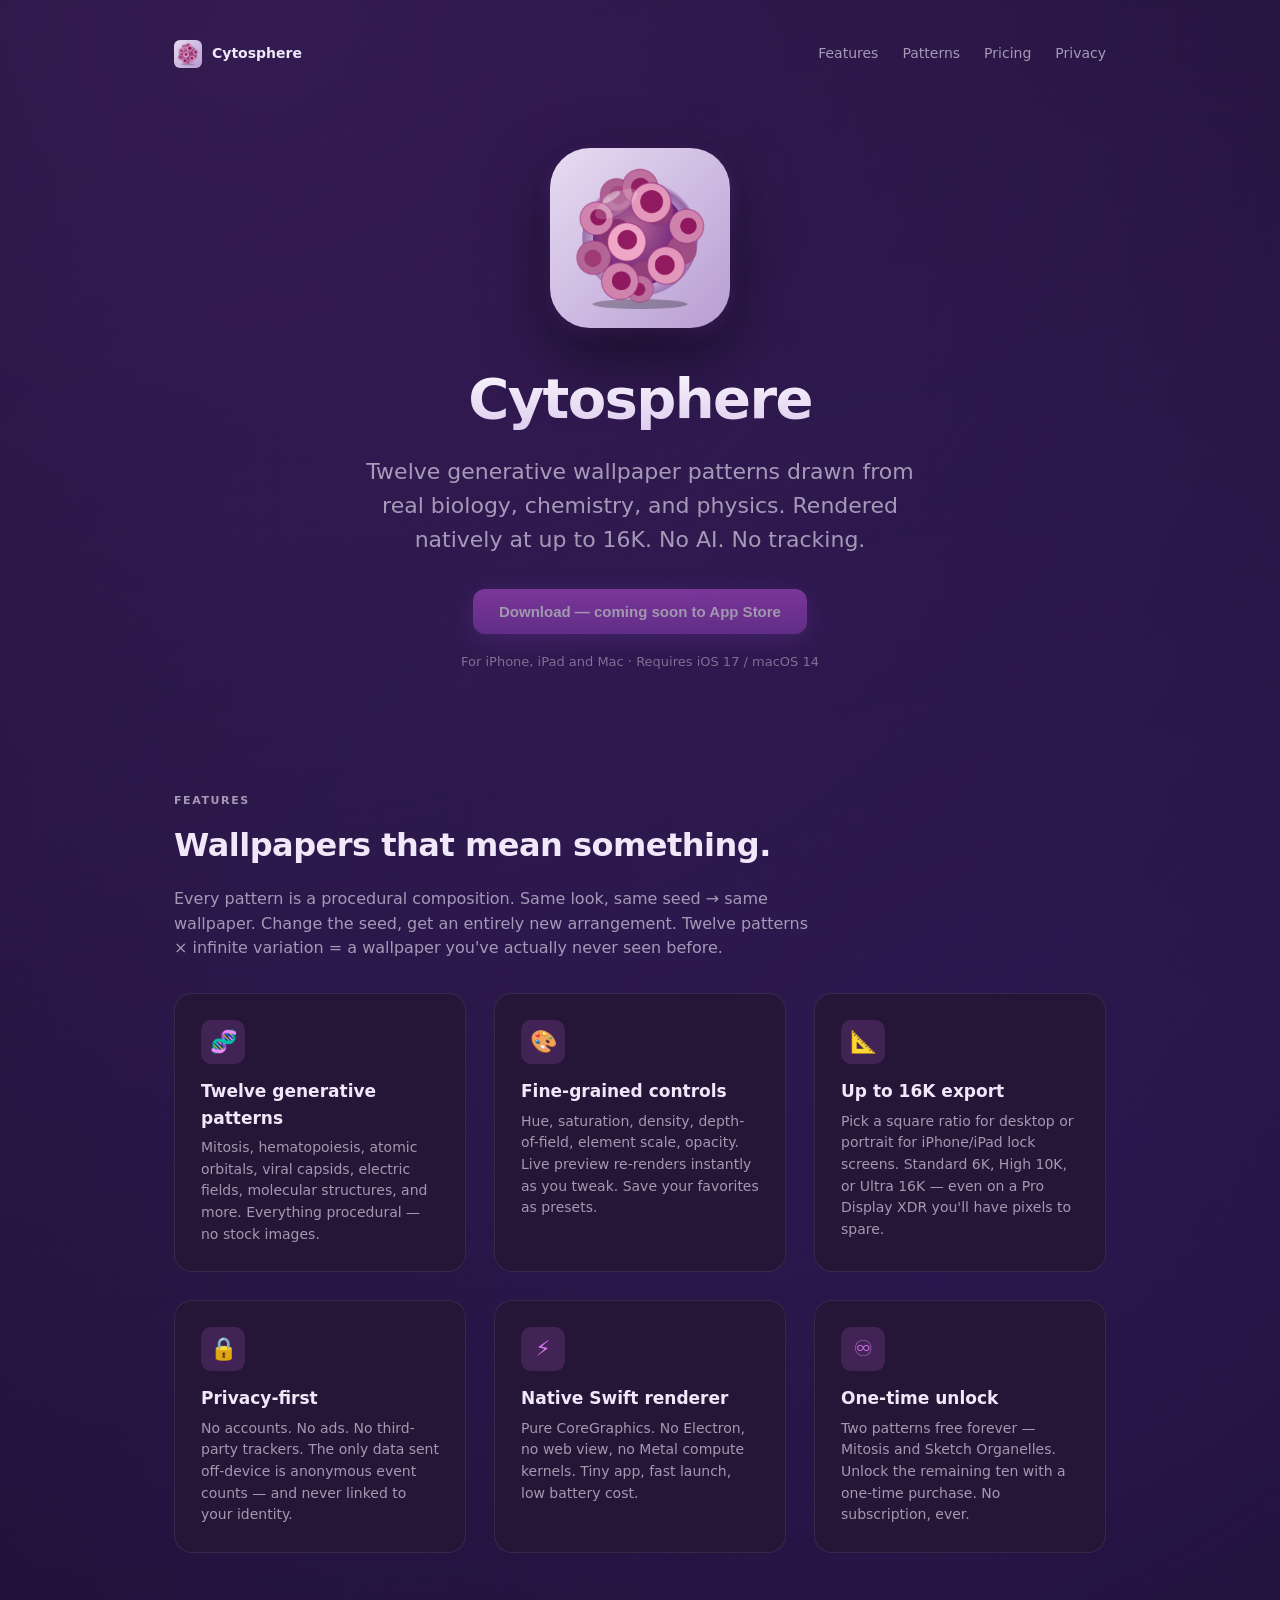
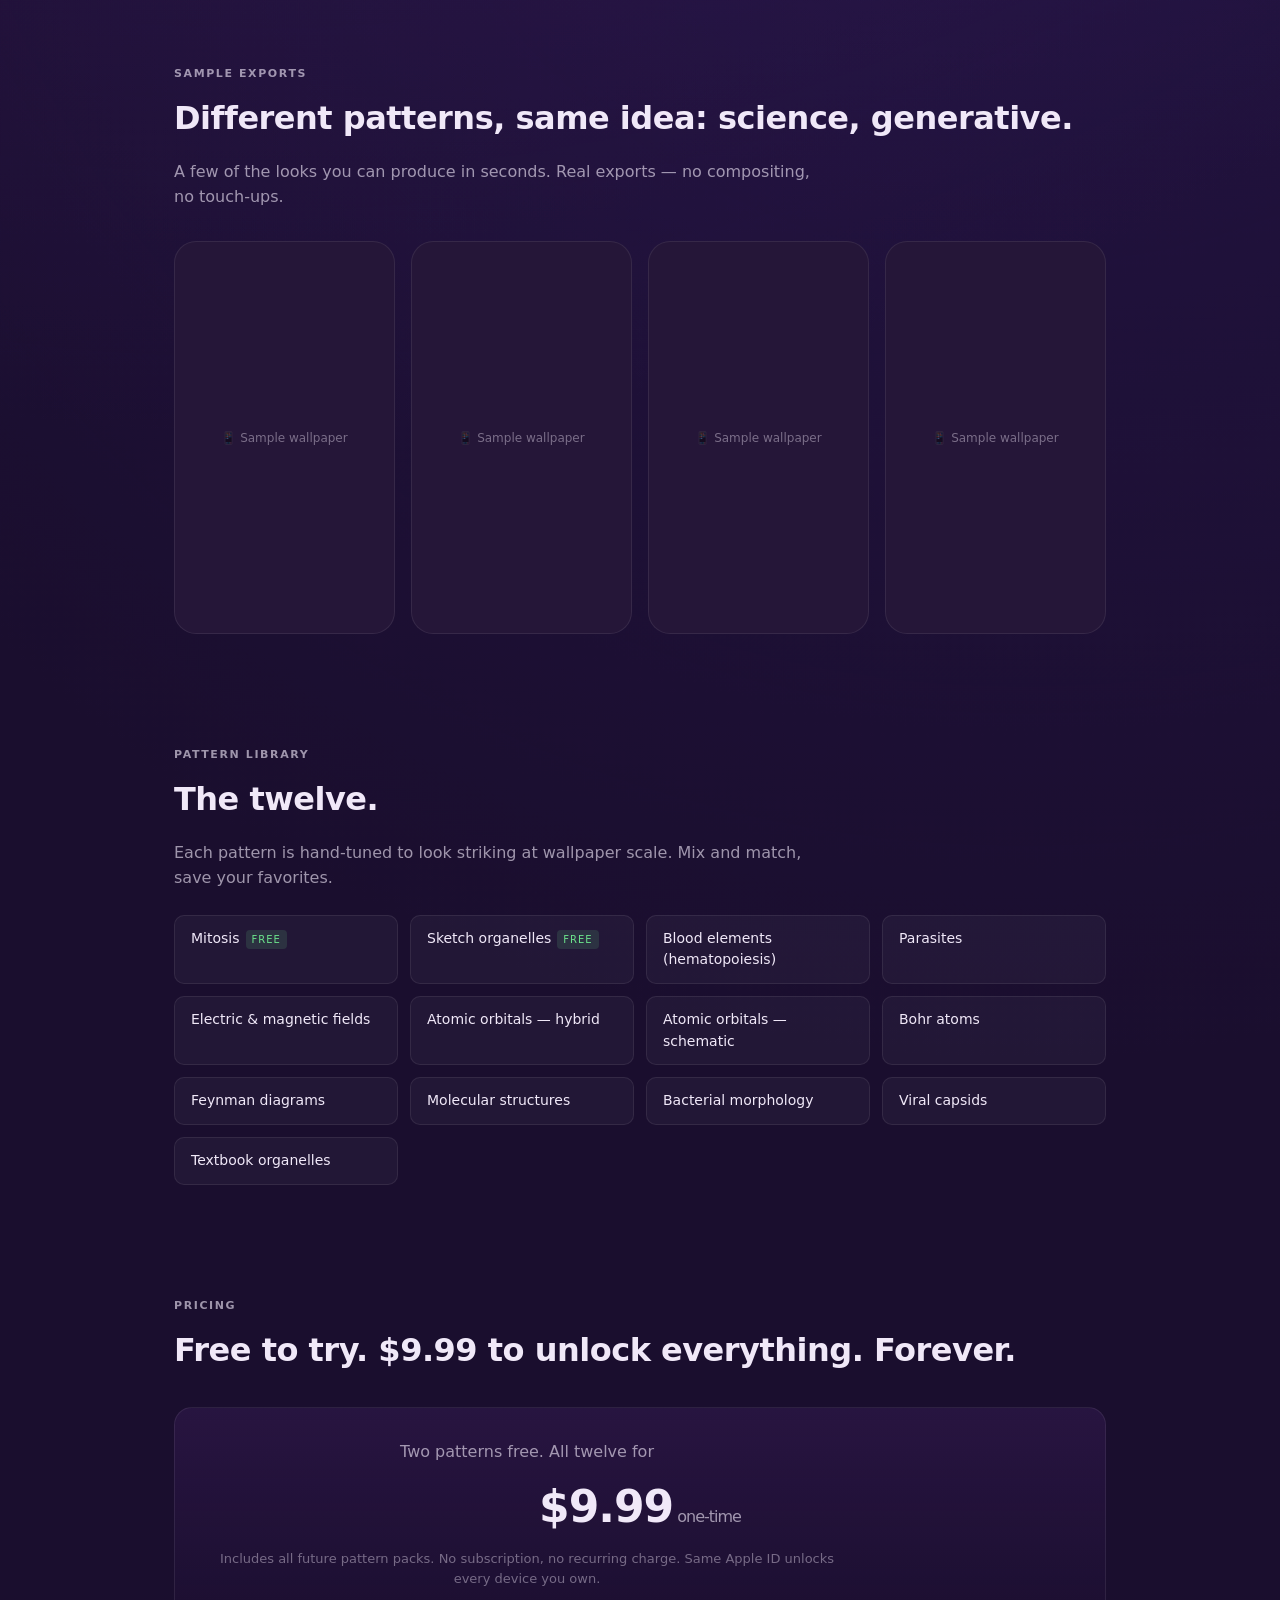
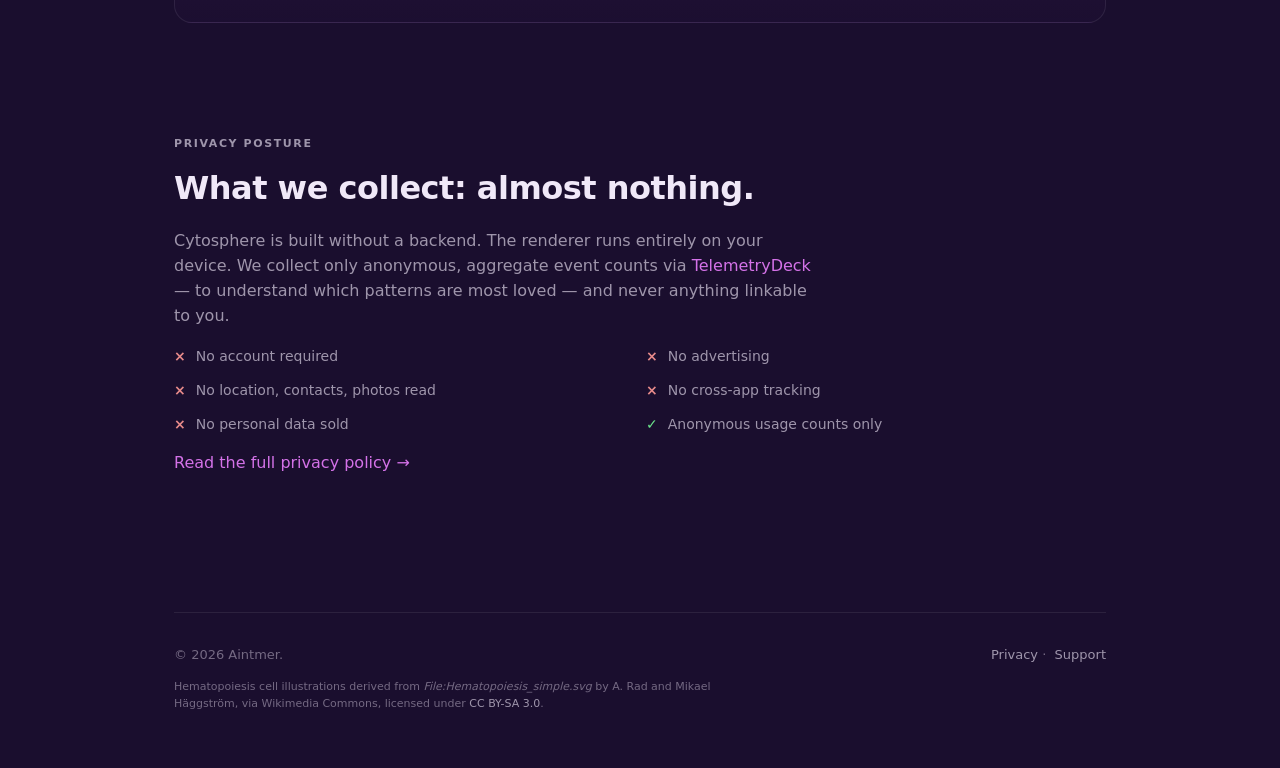
==== docs/index.html @ 8c1892de "Initial commit: Cytosphere v1.0 - 12 generative wallpaper patterns - Native SwiftUI app for iOS and " ====
<!DOCTYPE html>
<html lang="en">
<head>
    <meta charset="UTF-8">
    <meta name="viewport" content="width=device-width, initial-scale=1.0">
    <title>Cytosphere — Generative wallpapers from real science</title>
    <meta name="description" content="Twelve generative wallpaper patterns drawn from biology, chemistry, and physics. Rendered natively at up to 16K. No AI, no tracking.">
    <meta property="og:title" content="Cytosphere">
    <meta property="og:description" content="Generative wallpapers from real science.">
    <meta property="og:image" content="assets/icon.png">
    <meta name="theme-color" content="#1a0e2e">
    <link rel="icon" type="image/png" href="assets/icon.png">
    <link rel="apple-touch-icon" href="assets/icon.png">
    <link rel="stylesheet" href="style.css">
</head>
<body>

<div class="container">

    <!-- Top nav -->
    <nav class="nav">
        <div class="nav-brand">
            <img src="assets/icon.png" alt="Cytosphere icon">
            <span>Cytosphere</span>
        </div>
        <div class="nav-links">
            <a href="#features">Features</a>
            <a href="#patterns">Patterns</a>
            <a href="#pricing">Pricing</a>
            <a href="privacy.html">Privacy</a>
        </div>
    </nav>

    <!-- Hero -->
    <section class="hero">
        <img src="assets/icon.png" class="hero-icon" alt="Cytosphere">
        <h1>Cytosphere</h1>
        <p class="hero-tagline">
            Twelve generative wallpaper patterns drawn from real biology, chemistry, and physics. Rendered natively at up to 16K. No AI. No tracking.
        </p>
        <div class="hero-ctas">
            <button class="btn btn-primary" disabled>Download — coming soon to App Store</button>
        </div>
        <div class="hero-meta">For iPhone, iPad and Mac · Requires iOS 17 / macOS 14</div>
    </section>

    <!-- Features -->
    <section class="section" id="features">
        <p class="section-label">Features</p>
        <h2>Wallpapers that mean something.</h2>
        <p>Every pattern is a procedural composition. Same look, same seed → same wallpaper. Change the seed, get an entirely new arrangement. Twelve patterns × infinite variation = a wallpaper you've actually never seen before.</p>

        <div class="features">
            <div class="feature">
                <div class="feature-icon">🧬</div>
                <h3>Twelve generative patterns</h3>
                <p>Mitosis, hematopoiesis, atomic orbitals, viral capsids, electric fields, molecular structures, and more. Everything procedural — no stock images.</p>
            </div>
            <div class="feature">
                <div class="feature-icon">🎨</div>
                <h3>Fine-grained controls</h3>
                <p>Hue, saturation, density, depth-of-field, element scale, opacity. Live preview re-renders instantly as you tweak. Save your favorites as presets.</p>
            </div>
            <div class="feature">
                <div class="feature-icon">📐</div>
                <h3>Up to 16K export</h3>
                <p>Pick a square ratio for desktop or portrait for iPhone/iPad lock screens. Standard 6K, High 10K, or Ultra 16K — even on a Pro Display XDR you'll have pixels to spare.</p>
            </div>
            <div class="feature">
                <div class="feature-icon">🔒</div>
                <h3>Privacy-first</h3>
                <p>No accounts. No ads. No third-party trackers. The only data sent off-device is anonymous event counts — and never linked to your identity.</p>
            </div>
            <div class="feature">
                <div class="feature-icon">⚡️</div>
                <h3>Native Swift renderer</h3>
                <p>Pure CoreGraphics. No Electron, no web view, no Metal compute kernels. Tiny app, fast launch, low battery cost.</p>
            </div>
            <div class="feature">
                <div class="feature-icon">♾️</div>
                <h3>One-time unlock</h3>
                <p>Two patterns free forever — Mitosis and Sketch Organelles. Unlock the remaining ten with a one-time purchase. No subscription, ever.</p>
            </div>
        </div>
    </section>

    <!-- Screenshots -->
    <section class="section">
        <p class="section-label">Sample exports</p>
        <h2>Different patterns, same idea: science, generative.</h2>
        <p>A few of the looks you can produce in seconds. Real exports — no compositing, no touch-ups.</p>

        <div class="shots">
            <!-- Replace these placeholders with real exports from the app -->
            <div class="shot placeholder"></div>
            <div class="shot placeholder"></div>
            <div class="shot placeholder"></div>
            <div class="shot placeholder"></div>
        </div>
    </section>

    <!-- Patterns -->
    <section class="section" id="patterns">
        <p class="section-label">Pattern library</p>
        <h2>The twelve.</h2>
        <p>Each pattern is hand-tuned to look striking at wallpaper scale. Mix and match, save your favorites.</p>

        <div class="patterns">
            <div class="pattern-tag">Mitosis<span class="free">Free</span></div>
            <div class="pattern-tag">Sketch organelles<span class="free">Free</span></div>
            <div class="pattern-tag">Blood elements (hematopoiesis)</div>
            <div class="pattern-tag">Parasites</div>
            <div class="pattern-tag">Electric &amp; magnetic fields</div>
            <div class="pattern-tag">Atomic orbitals — hybrid</div>
            <div class="pattern-tag">Atomic orbitals — schematic</div>
            <div class="pattern-tag">Bohr atoms</div>
            <div class="pattern-tag">Feynman diagrams</div>
            <div class="pattern-tag">Molecular structures</div>
            <div class="pattern-tag">Bacterial morphology</div>
            <div class="pattern-tag">Viral capsids</div>
            <div class="pattern-tag">Textbook organelles</div>
        </div>
    </section>

    <!-- Pricing -->
    <section class="section" id="pricing">
        <p class="section-label">Pricing</p>
        <h2>Free to try. $9.99 to unlock everything. Forever.</h2>

        <div class="pricing">
            <p style="margin: 0; color: var(--text-dim);">Two patterns free. All twelve for</p>
            <div class="price">$9.99<small>one-time</small></div>
            <p style="margin: 8px 0 0; color: var(--text-faint); font-size: 13px;">
                Includes all future pattern packs. No subscription, no recurring charge. Same Apple ID unlocks every device you own.
            </p>
        </div>
    </section>

    <!-- Privacy summary -->
    <section class="section">
        <p class="section-label">Privacy posture</p>
        <h2>What we collect: almost nothing.</h2>
        <p>Cytosphere is built without a backend. The renderer runs entirely on your device. We collect only anonymous, aggregate event counts via <a href="https://telemetrydeck.com">TelemetryDeck</a> — to understand which patterns are most loved — and never anything linkable to you.</p>

        <div class="privacy-list">
            <div class="privacy-row"><span class="x">×</span><span>No account required</span></div>
            <div class="privacy-row"><span class="x">×</span><span>No advertising</span></div>
            <div class="privacy-row"><span class="x">×</span><span>No location, contacts, photos read</span></div>
            <div class="privacy-row"><span class="x">×</span><span>No cross-app tracking</span></div>
            <div class="privacy-row"><span class="x">×</span><span>No personal data sold</span></div>
            <div class="privacy-row"><span class="check">✓</span><span>Anonymous usage counts only</span></div>
        </div>

        <p style="margin-top: 16px;"><a href="privacy.html">Read the full privacy policy →</a></p>
    </section>

    <!-- Footer -->
    <footer class="footer">
        <div>
            <div>© 2026 Aintmer.</div>
            <div class="footer-attribution">
                Hematopoiesis cell illustrations derived from <em>File:Hematopoiesis_simple.svg</em> by A. Rad and Mikael Häggström, via Wikimedia Commons, licensed under <a href="https://creativecommons.org/licenses/by-sa/3.0/">CC&nbsp;BY-SA&nbsp;3.0</a>.
            </div>
        </div>
        <div>
            <a href="privacy.html">Privacy</a>&nbsp;·&nbsp;
            <a href="support.html">Support</a>
        </div>
    </footer>

</div>

</body>
</html>
---- docs/style.css ----
/* Cytosphere site — shared styles. Single file, no preprocessor.
   Colors lifted from the app icon (deep purple → pale lavender). */

:root {
    --bg-page:       #1a0e2e;
    --bg-card:       #251638;
    --bg-card-soft:  rgba(255, 255, 255, 0.04);
    --border:        rgba(255, 255, 255, 0.08);
    --text:          #f0e8f8;
    --text-dim:      rgba(240, 232, 248, 0.62);
    --text-faint:    rgba(240, 232, 248, 0.42);
    --accent:        #d472e8;
    --accent-deep:   #8b3fb5;
    --accent-soft:   rgba(212, 114, 232, 0.16);

    --max-width:     980px;
    --gap:           28px;
    --radius:        18px;
}

* { box-sizing: border-box; }

html, body {
    margin: 0; padding: 0;
    background: var(--bg-page);
    color: var(--text);
    font-family: -apple-system, BlinkMacSystemFont, "SF Pro Display", "Inter", "Segoe UI", system-ui, sans-serif;
    -webkit-font-smoothing: antialiased;
    line-height: 1.55;
}

body {
    background:
        radial-gradient(circle at 20% 0%, rgba(140, 70, 200, 0.22), transparent 50%),
        radial-gradient(circle at 80% 30%, rgba(70, 40, 150, 0.22), transparent 50%),
        var(--bg-page);
    min-height: 100vh;
}

.container {
    max-width: var(--max-width);
    margin: 0 auto;
    padding: 24px;
}

a {
    color: var(--accent);
    text-decoration: none;
    transition: color 0.15s;
}
a:hover { color: #f0a8ff; }

/* ---------- Top nav ---------- */
.nav {
    display: flex;
    align-items: center;
    justify-content: space-between;
    padding: 16px 0 24px;
    font-size: 14px;
}
.nav-brand {
    display: flex; align-items: center; gap: 10px;
    color: var(--text); font-weight: 600;
}
.nav-brand img { width: 28px; height: 28px; border-radius: 6px; }
.nav-links { display: flex; gap: 24px; }
.nav-links a { color: var(--text-dim); }
.nav-links a:hover { color: var(--text); }

/* ---------- Hero ---------- */
.hero {
    text-align: center;
    padding: 56px 0 64px;
}
.hero-icon {
    width: 180px; height: 180px;
    border-radius: 40px;
    margin: 0 auto 28px;
    box-shadow:
        0 28px 64px rgba(0, 0, 0, 0.5),
        0 6px 16px rgba(140, 70, 200, 0.3);
    display: block;
}
.hero h1 {
    font-size: 56px;
    font-weight: 700;
    letter-spacing: -1.6px;
    margin: 0 0 12px;
    background: linear-gradient(180deg, #ffffff 0%, #d8c4ec 100%);
    -webkit-background-clip: text;
    background-clip: text;
    color: transparent;
}
.hero-tagline {
    font-size: 22px;
    color: var(--text-dim);
    max-width: 560px;
    margin: 0 auto 32px;
    font-weight: 400;
}

.btn {
    display: inline-flex;
    align-items: center; justify-content: center; gap: 8px;
    padding: 14px 26px;
    border-radius: 12px;
    font-size: 15px; font-weight: 600;
    border: none; cursor: pointer;
    transition: transform 0.1s, box-shadow 0.15s;
    text-decoration: none;
}
.btn-primary {
    background: linear-gradient(180deg, #b94fd6, #8b3fb5);
    color: white;
    box-shadow: 0 6px 24px rgba(140, 70, 200, 0.4);
}
.btn-primary:hover { color: white; transform: translateY(-1px); }
.btn-primary[disabled] { opacity: 0.55; cursor: not-allowed; transform: none; }
.btn-secondary {
    background: var(--bg-card-soft);
    color: var(--text);
    border: 1px solid var(--border);
}
.btn-secondary:hover { background: rgba(255, 255, 255, 0.08); color: var(--text); }

.hero-ctas { display: flex; gap: 12px; justify-content: center; flex-wrap: wrap; }
.hero-meta {
    margin-top: 18px;
    font-size: 13px;
    color: var(--text-faint);
}

/* ---------- Section common ---------- */
.section { padding: 56px 0; }
.section-label {
    text-transform: uppercase;
    letter-spacing: 1.6px;
    font-size: 11px;
    color: var(--accent);
    font-weight: 700;
    margin: 0 0 12px;
}
.section h2 {
    font-size: 32px;
    font-weight: 700;
    letter-spacing: -0.5px;
    margin: 0 0 16px;
}
.section p { color: var(--text-dim); max-width: 640px; }

/* ---------- Feature grid ---------- */
.features {
    display: grid;
    grid-template-columns: repeat(auto-fit, minmax(260px, 1fr));
    gap: var(--gap);
    margin-top: 32px;
}
.feature {
    padding: 26px;
    background: var(--bg-card);
    border: 1px solid var(--border);
    border-radius: var(--radius);
}
.feature-icon {
    width: 44px; height: 44px;
    border-radius: 10px;
    background: var(--accent-soft);
    color: var(--accent);
    display: flex; align-items: center; justify-content: center;
    font-size: 22px;
    margin-bottom: 14px;
}
.feature h3 {
    margin: 0 0 6px;
    font-size: 17px;
    font-weight: 600;
}
.feature p {
    margin: 0;
    font-size: 14px;
    color: var(--text-dim);
}

/* ---------- Patterns list ---------- */
.patterns {
    display: grid;
    grid-template-columns: repeat(auto-fit, minmax(220px, 1fr));
    gap: 12px;
    margin-top: 24px;
}
.pattern-tag {
    padding: 12px 16px;
    background: var(--bg-card-soft);
    border: 1px solid var(--border);
    border-radius: 10px;
    font-size: 14px;
}
.pattern-tag .free {
    display: inline-block;
    margin-left: 6px;
    font-size: 10px;
    text-transform: uppercase;
    letter-spacing: 1px;
    color: #6ce58c;
    background: rgba(108, 229, 140, 0.13);
    padding: 2px 6px;
    border-radius: 4px;
}

/* ---------- Screenshot strip ---------- */
.shots {
    display: grid;
    grid-template-columns: repeat(auto-fit, minmax(220px, 1fr));
    gap: 16px;
    margin-top: 32px;
}
.shot {
    aspect-ratio: 9 / 16;
    border-radius: 22px;
    overflow: hidden;
    background: var(--bg-card);
    border: 1px solid var(--border);
    display: flex; align-items: center; justify-content: center;
    color: var(--text-faint);
    font-size: 12px;
    text-align: center;
    padding: 16px;
    position: relative;
}
.shot img { width: 100%; height: 100%; object-fit: cover; }
.shot.placeholder::before {
    content: "📱  Sample wallpaper";
    color: var(--text-faint);
}

/* ---------- Pricing ---------- */
.pricing {
    background: linear-gradient(180deg, rgba(140, 70, 200, 0.12), rgba(140, 70, 200, 0.02));
    border: 1px solid var(--border);
    border-radius: var(--radius);
    padding: 32px;
    margin-top: 32px;
    text-align: center;
}
.pricing .price {
    font-size: 44px;
    font-weight: 700;
    letter-spacing: -1px;
    margin: 8px 0;
}
.pricing .price small {
    font-size: 16px;
    color: var(--text-dim);
    font-weight: 400;
    margin-left: 4px;
}

/* ---------- Privacy summary ---------- */
.privacy-list {
    display: grid;
    grid-template-columns: 1fr 1fr;
    gap: 12px;
    margin-top: 18px;
}
.privacy-row {
    display: flex; gap: 10px; align-items: flex-start;
    font-size: 14px;
    color: var(--text-dim);
}
.privacy-row .check {
    color: #6ce58c;
    font-weight: 700;
}
.privacy-row .x {
    color: #e88b8b;
    font-weight: 700;
}

/* ---------- Footer ---------- */
.footer {
    margin-top: 64px;
    padding: 32px 0;
    border-top: 1px solid var(--border);
    color: var(--text-faint);
    font-size: 13px;
    display: flex;
    justify-content: space-between;
    flex-wrap: wrap;
    gap: 16px;
}
.footer a { color: var(--text-dim); }
.footer a:hover { color: var(--text); }
.footer-attribution {
    max-width: 540px;
    font-size: 11px;
    line-height: 1.5;
    color: var(--text-faint);
    margin-top: 14px;
}

/* ---------- Privacy / Support page ---------- */
.doc {
    max-width: 720px;
    margin: 0 auto;
    padding: 40px 24px 80px;
}
.doc h1 {
    font-size: 36px;
    letter-spacing: -0.6px;
    margin: 0 0 8px;
}
.doc-meta {
    color: var(--text-faint);
    font-size: 13px;
    margin-bottom: 32px;
}
.doc h2 {
    margin-top: 36px;
    font-size: 22px;
    font-weight: 600;
}
.doc h3 {
    margin-top: 24px;
    font-size: 17px;
    font-weight: 600;
}
.doc p, .doc li {
    color: var(--text-dim);
    font-size: 15px;
}
.doc strong { color: var(--text); }
.doc ul, .doc ol { padding-left: 22px; }

/* ---------- Responsive ---------- */
@media (max-width: 640px) {
    .hero { padding: 36px 0 48px; }
    .hero h1 { font-size: 40px; }
    .hero-tagline { font-size: 18px; }
    .hero-icon { width: 140px; height: 140px; border-radius: 32px; }
    .section h2 { font-size: 26px; }
    .privacy-list { grid-template-columns: 1fr; }
    .footer { flex-direction: column; align-items: flex-start; }
}
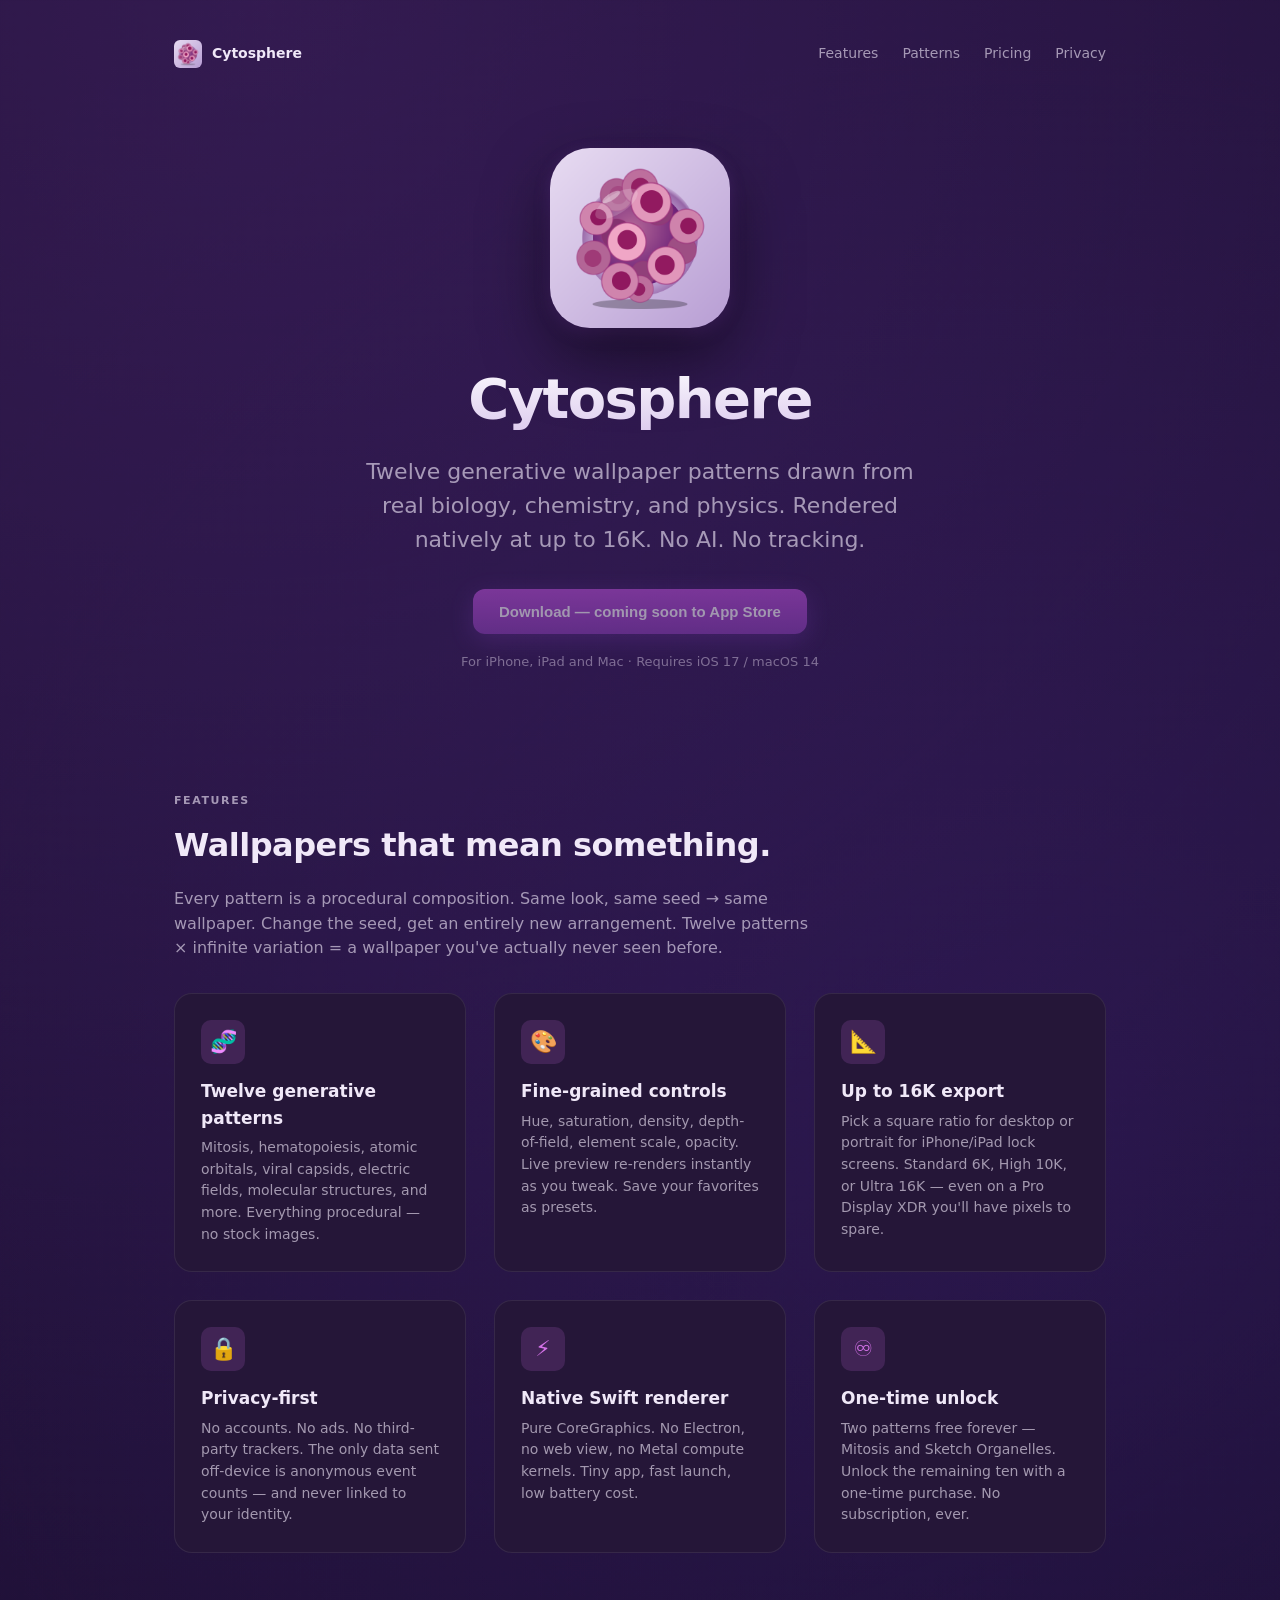
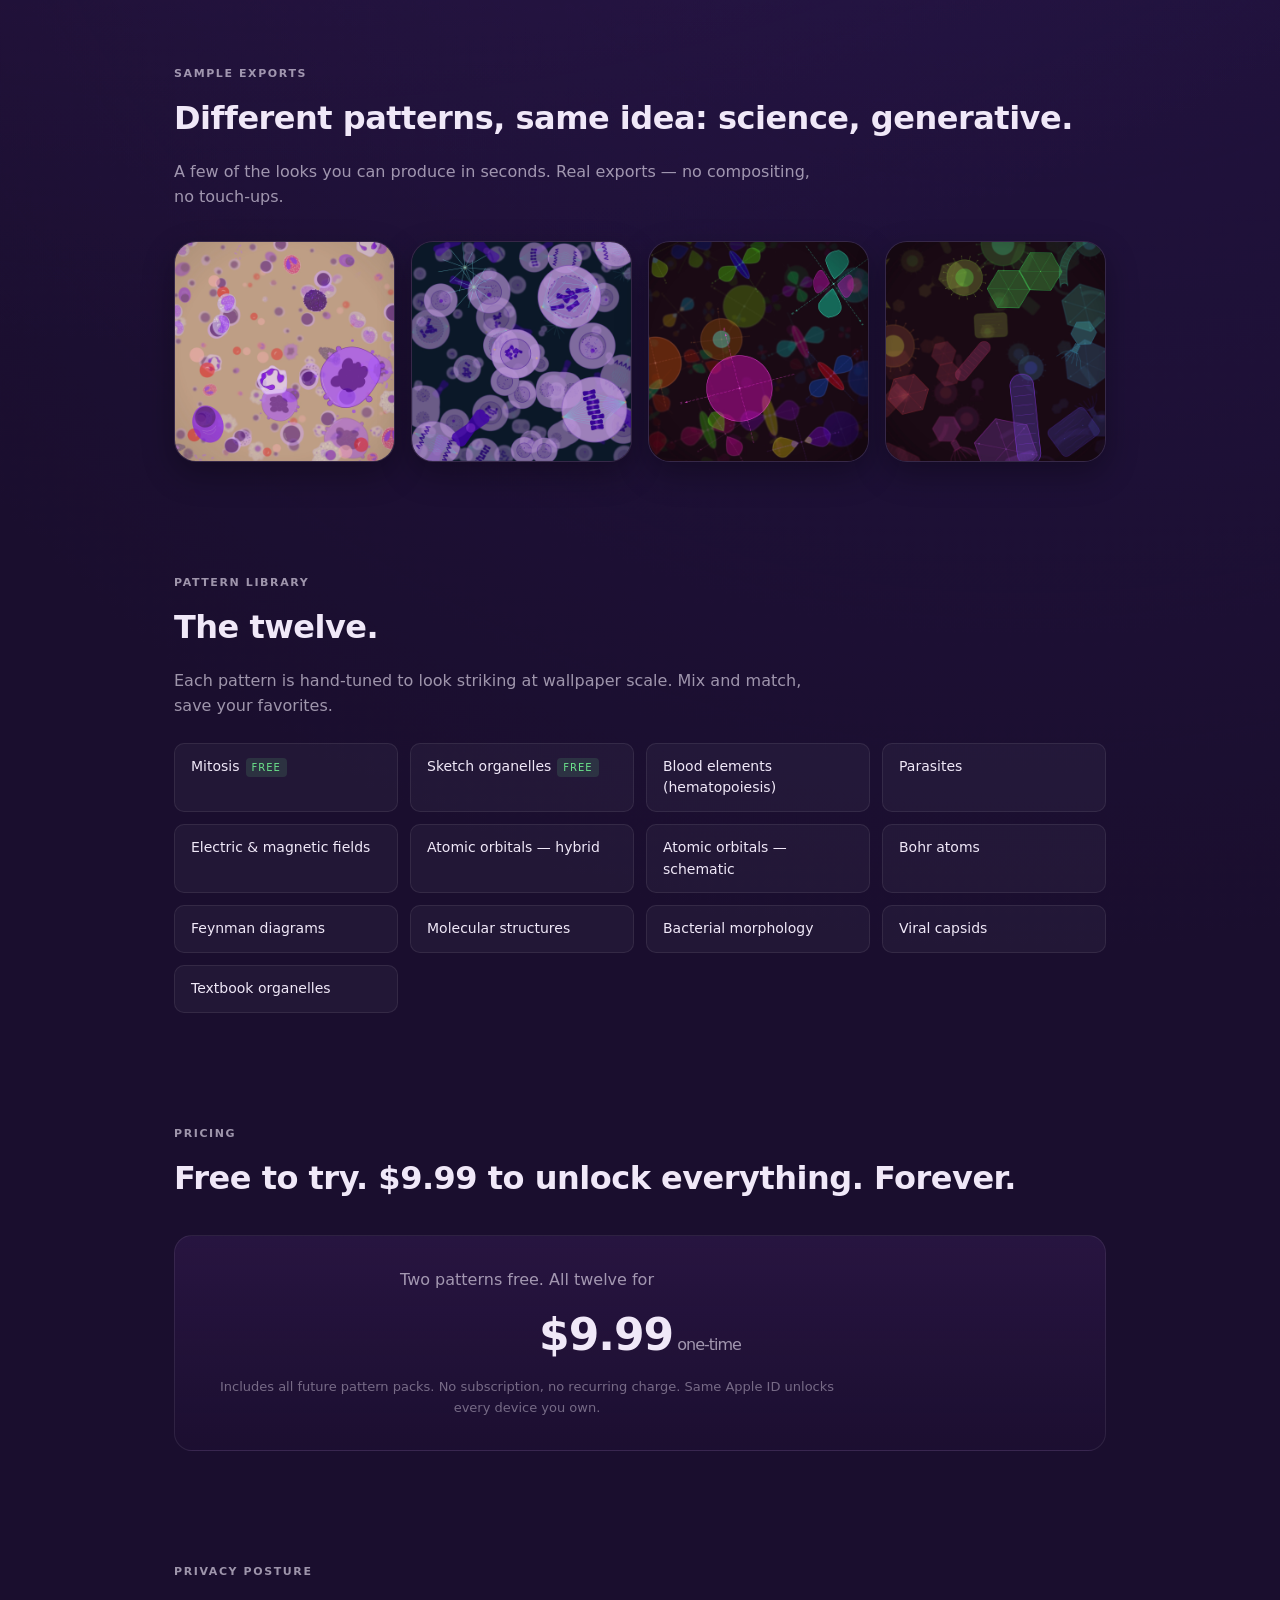
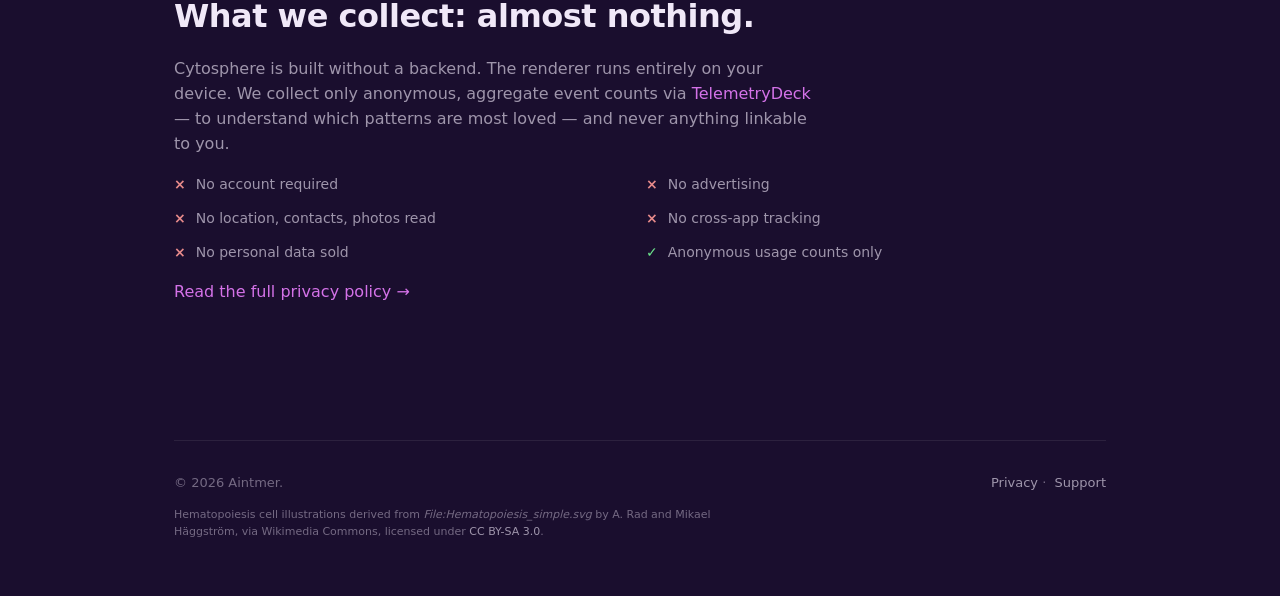
==== commit 801c3515: "Add 4 sample wallpaper exports to landing page" ====
--- a/docs/index.html
+++ b/docs/index.html
@@ -91,11 +91,10 @@
         <p>A few of the looks you can produce in seconds. Real exports — no compositing, no touch-ups.</p>
 
         <div class="shots">
-            <!-- Replace these placeholders with real exports from the app -->
-            <div class="shot placeholder"></div>
-            <div class="shot placeholder"></div>
-            <div class="shot placeholder"></div>
-            <div class="shot placeholder"></div>
+            <div class="shot"><img src="assets/sample-1-blood.jpg" alt="Hematopoiesis pattern on a warm peach background"></div>
+            <div class="shot"><img src="assets/sample-2-mitosis.jpg" alt="Mitosis pattern on a deep aurora background"></div>
+            <div class="shot"><img src="assets/sample-3-orbitals.jpg" alt="Atomic orbitals pattern on a dark dusk background"></div>
+            <div class="shot"><img src="assets/sample-4-viruses.jpg" alt="Viral capsids pattern on a dark dusk background"></div>
         </div>
     </section>
 
--- a/docs/style.css
+++ b/docs/style.css
@@ -215,7 +215,7 @@
     margin-top: 32px;
 }
 .shot {
-    aspect-ratio: 9 / 16;
+    aspect-ratio: 1 / 1;             /* exports are square 6K × 6K */
     border-radius: 22px;
     overflow: hidden;
     background: var(--bg-card);
@@ -224,13 +224,18 @@
     color: var(--text-faint);
     font-size: 12px;
     text-align: center;
-    padding: 16px;
     position: relative;
-}
-.shot img { width: 100%; height: 100%; object-fit: cover; }
+    box-shadow: 0 12px 32px rgba(0, 0, 0, 0.3);
+}
+.shot img {
+    width: 100%; height: 100%;
+    object-fit: cover;
+    display: block;
+}
 .shot.placeholder::before {
     content: "📱  Sample wallpaper";
     color: var(--text-faint);
+    padding: 16px;
 }
 
 /* ---------- Pricing ---------- */
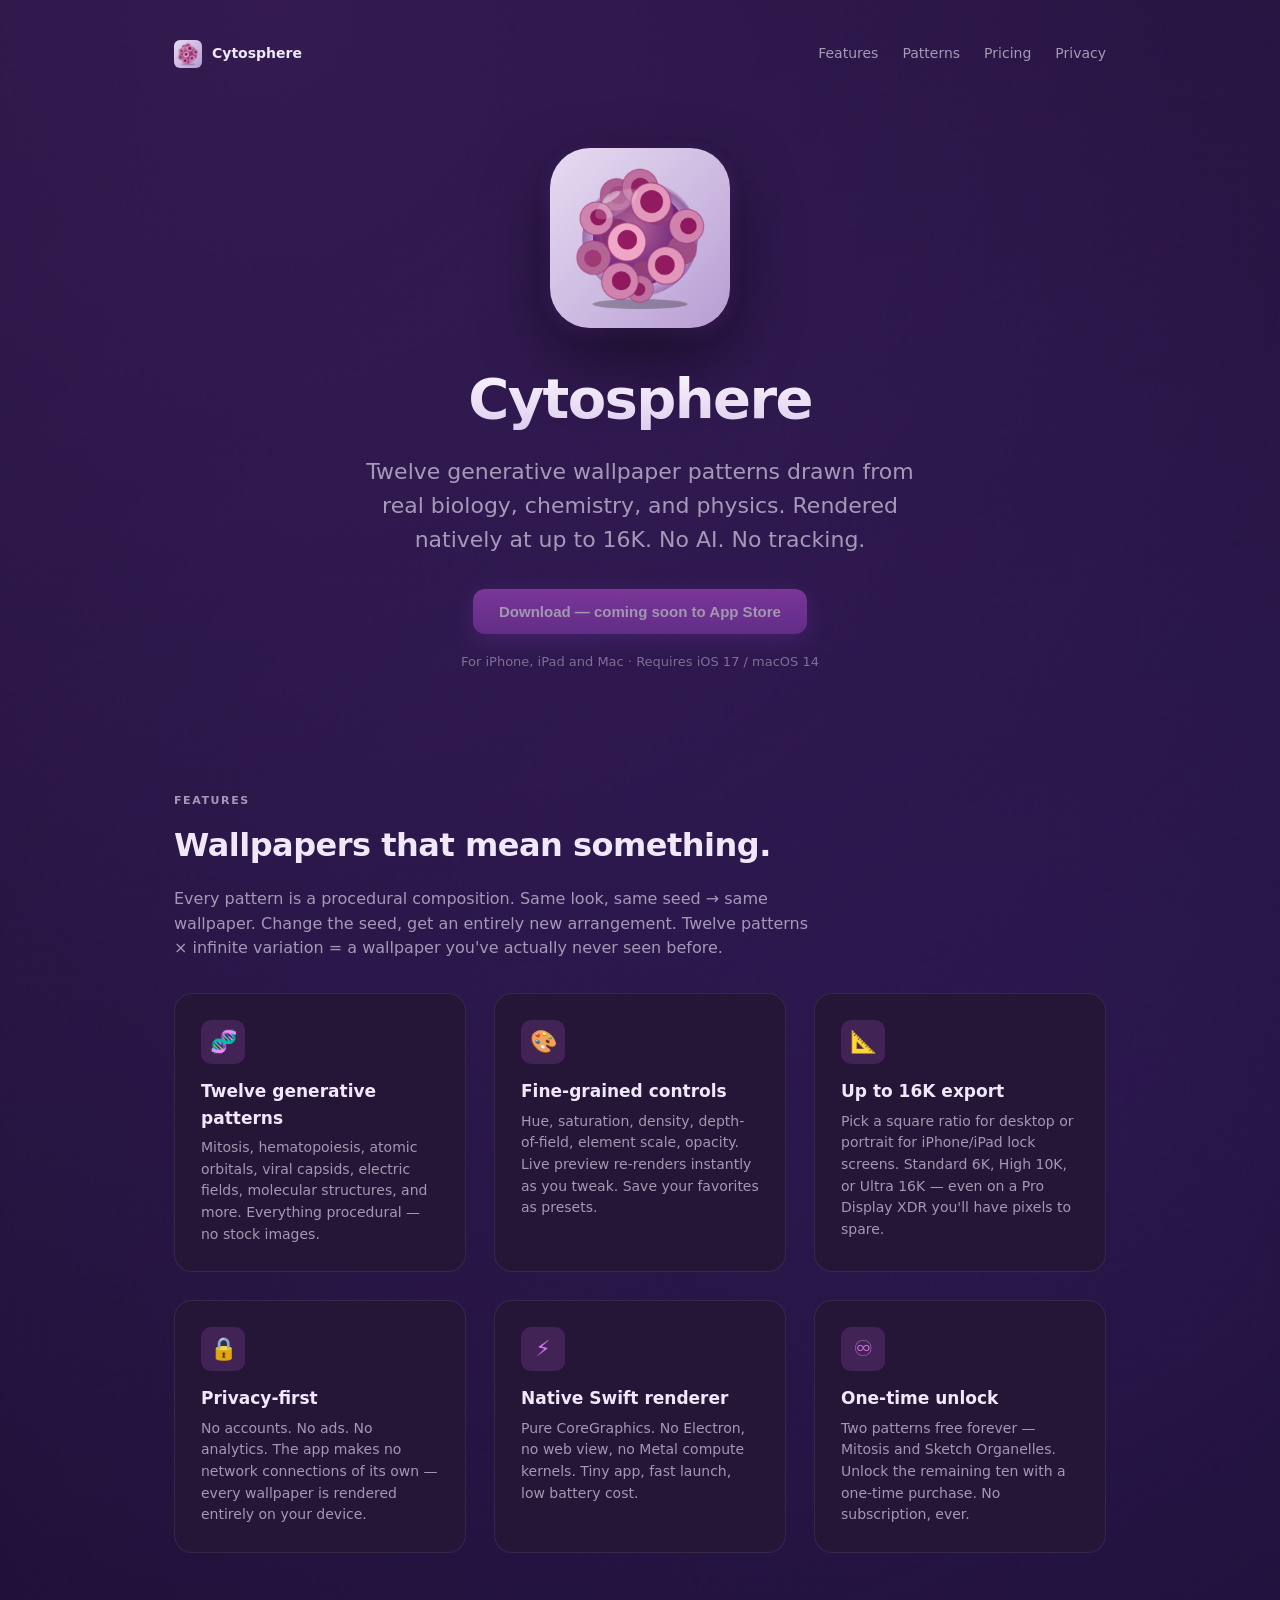
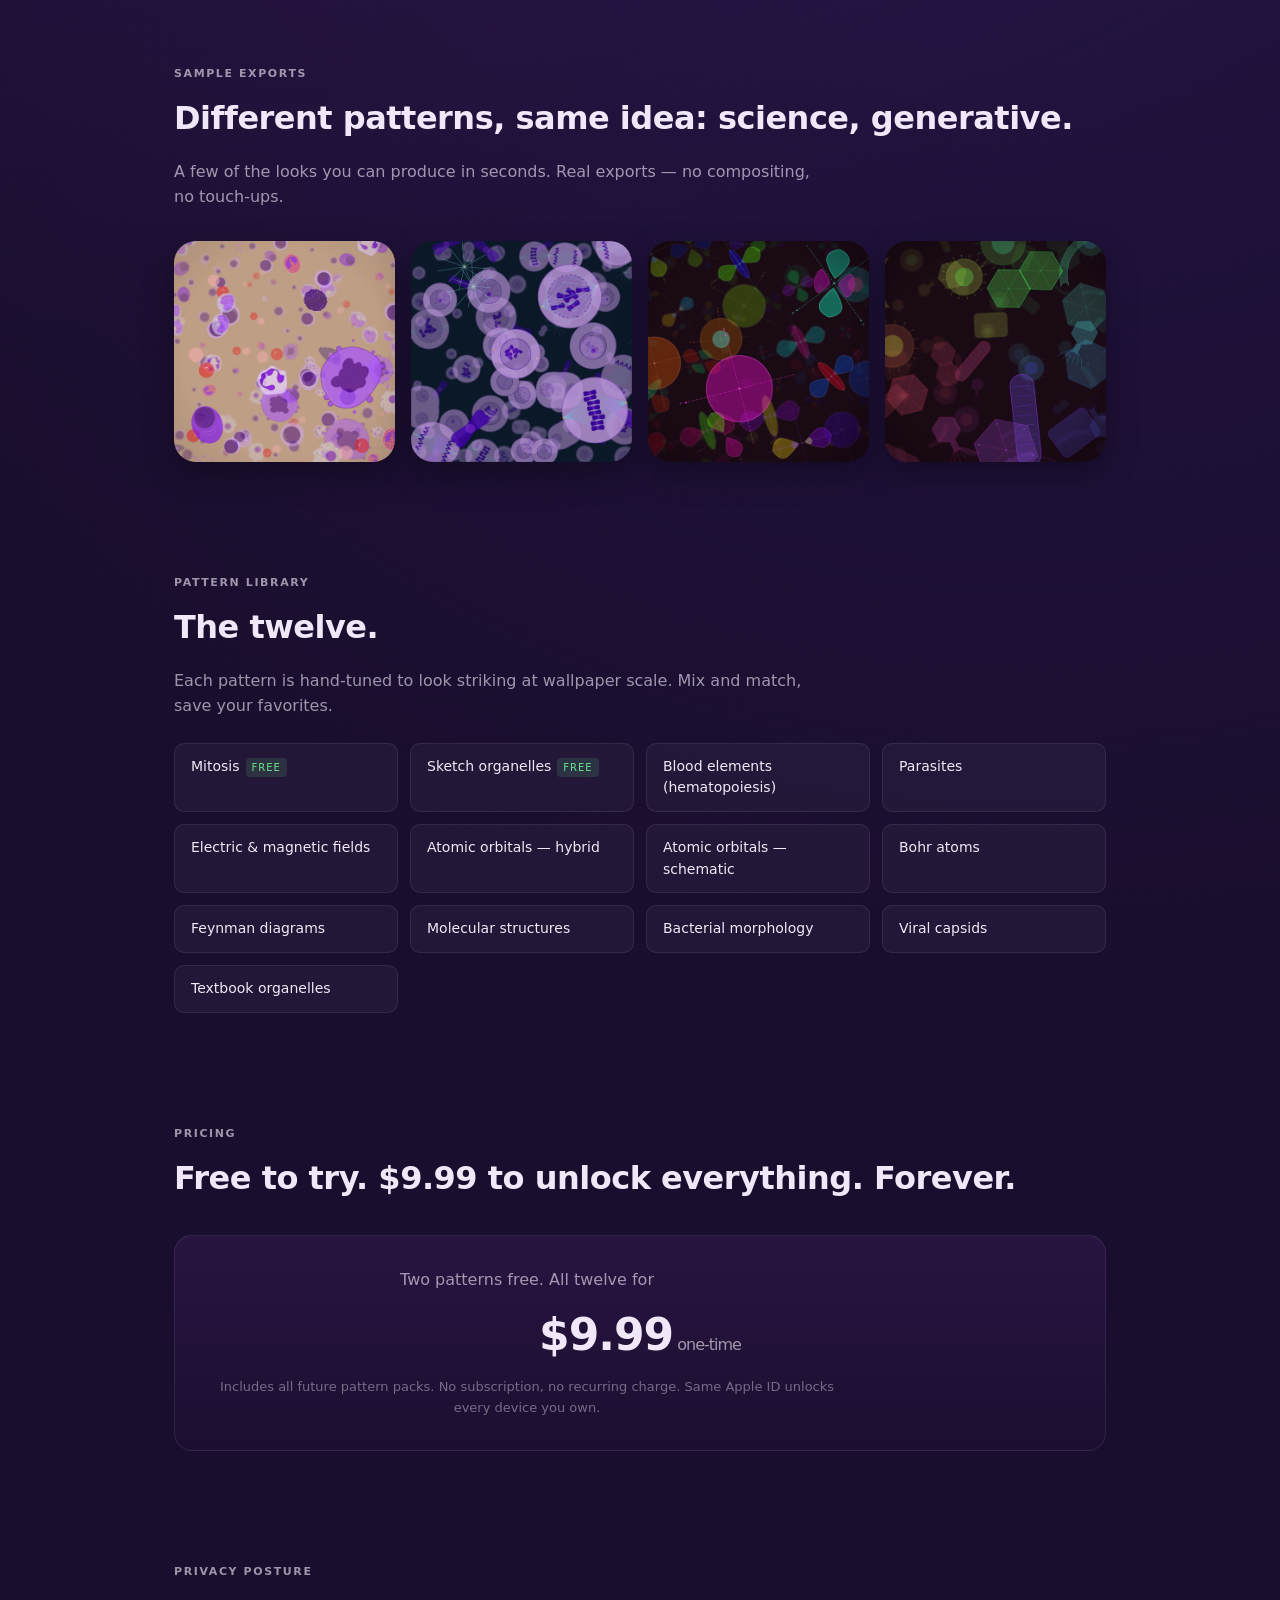
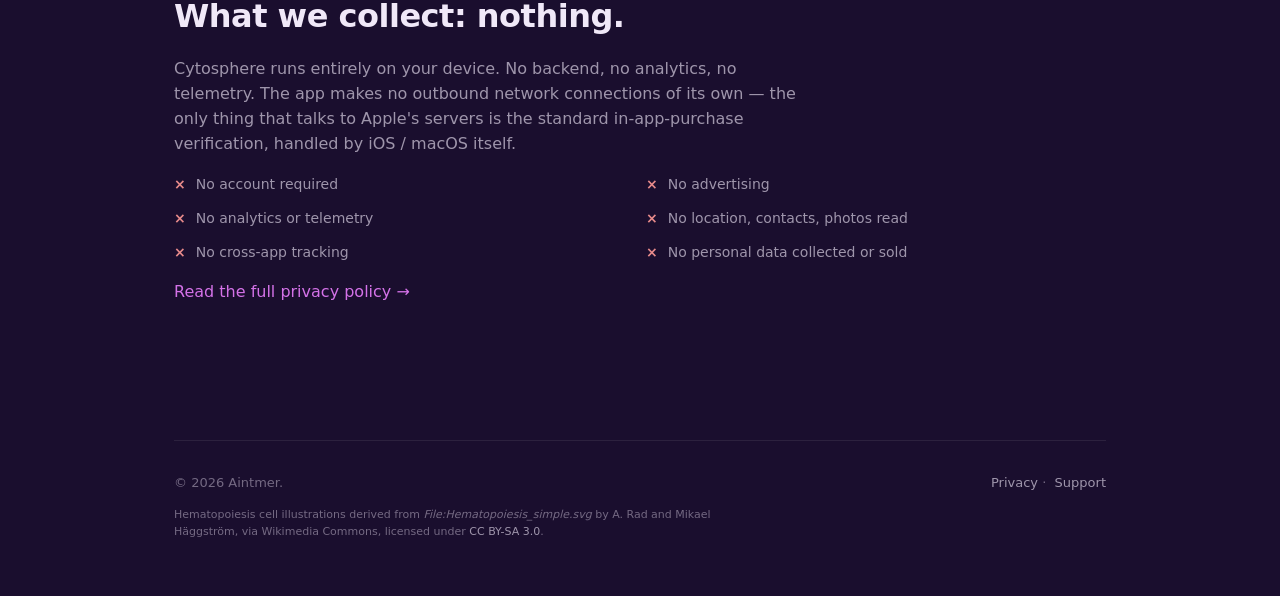
==== commit 57e5660b: "Disable TelemetryDeck for launch — App Privacy = Data Not Collected - Comment out TelemetryDeck.curr" ====
--- a/docs/index.html
+++ b/docs/index.html
@@ -69,7 +69,7 @@
             <div class="feature">
                 <div class="feature-icon">🔒</div>
                 <h3>Privacy-first</h3>
-                <p>No accounts. No ads. No third-party trackers. The only data sent off-device is anonymous event counts — and never linked to your identity.</p>
+                <p>No accounts. No ads. No analytics. The app makes no network connections of its own — every wallpaper is rendered entirely on your device.</p>
             </div>
             <div class="feature">
                 <div class="feature-icon">⚡️</div>
@@ -91,11 +91,25 @@
         <p>A few of the looks you can produce in seconds. Real exports — no compositing, no touch-ups.</p>
 
         <div class="shots">
-            <div class="shot"><img src="assets/sample-1-blood.jpg" alt="Hematopoiesis pattern on a warm peach background"></div>
-            <div class="shot"><img src="assets/sample-2-mitosis.jpg" alt="Mitosis pattern on a deep aurora background"></div>
-            <div class="shot"><img src="assets/sample-3-orbitals.jpg" alt="Atomic orbitals pattern on a dark dusk background"></div>
-            <div class="shot"><img src="assets/sample-4-viruses.jpg" alt="Viral capsids pattern on a dark dusk background"></div>
-        </div>
+            <button class="shot" data-img="assets/sample-1-blood.jpg" data-alt="Hematopoiesis pattern on a warm peach background" aria-label="Enlarge: Hematopoiesis pattern">
+                <img src="assets/sample-1-blood.jpg" alt="Hematopoiesis pattern on a warm peach background">
+            </button>
+            <button class="shot" data-img="assets/sample-2-mitosis.jpg" data-alt="Mitosis pattern on a deep aurora background" aria-label="Enlarge: Mitosis pattern">
+                <img src="assets/sample-2-mitosis.jpg" alt="Mitosis pattern on a deep aurora background">
+            </button>
+            <button class="shot" data-img="assets/sample-3-orbitals.jpg" data-alt="Atomic orbitals pattern on a dark dusk background" aria-label="Enlarge: Atomic orbitals pattern">
+                <img src="assets/sample-3-orbitals.jpg" alt="Atomic orbitals pattern on a dark dusk background">
+            </button>
+            <button class="shot" data-img="assets/sample-4-viruses.jpg" data-alt="Viral capsids pattern on a dark dusk background" aria-label="Enlarge: Viral capsids pattern">
+                <img src="assets/sample-4-viruses.jpg" alt="Viral capsids pattern on a dark dusk background">
+            </button>
+        </div>
+
+        <!-- Lightbox dialog — opens when any .shot is clicked -->
+        <dialog id="lightbox" class="lightbox" aria-label="Wallpaper preview">
+            <button class="lightbox-close" aria-label="Close preview">×</button>
+            <img id="lightbox-img" alt="">
+        </dialog>
     </section>
 
     <!-- Patterns -->
@@ -138,16 +152,16 @@
     <!-- Privacy summary -->
     <section class="section">
         <p class="section-label">Privacy posture</p>
-        <h2>What we collect: almost nothing.</h2>
-        <p>Cytosphere is built without a backend. The renderer runs entirely on your device. We collect only anonymous, aggregate event counts via <a href="https://telemetrydeck.com">TelemetryDeck</a> — to understand which patterns are most loved — and never anything linkable to you.</p>
+        <h2>What we collect: nothing.</h2>
+        <p>Cytosphere runs entirely on your device. No backend, no analytics, no telemetry. The app makes no outbound network connections of its own — the only thing that talks to Apple's servers is the standard in-app-purchase verification, handled by iOS / macOS itself.</p>
 
         <div class="privacy-list">
             <div class="privacy-row"><span class="x">×</span><span>No account required</span></div>
             <div class="privacy-row"><span class="x">×</span><span>No advertising</span></div>
+            <div class="privacy-row"><span class="x">×</span><span>No analytics or telemetry</span></div>
             <div class="privacy-row"><span class="x">×</span><span>No location, contacts, photos read</span></div>
             <div class="privacy-row"><span class="x">×</span><span>No cross-app tracking</span></div>
-            <div class="privacy-row"><span class="x">×</span><span>No personal data sold</span></div>
-            <div class="privacy-row"><span class="check">✓</span><span>Anonymous usage counts only</span></div>
+            <div class="privacy-row"><span class="x">×</span><span>No personal data collected or sold</span></div>
         </div>
 
         <p style="margin-top: 16px;"><a href="privacy.html">Read the full privacy policy →</a></p>
@@ -169,5 +183,28 @@
 
 </div>
 
+<script>
+    // Lightbox: click any .shot to open the native <dialog> with the
+    // full-size image. ESC and backdrop click both close (native behavior).
+    (() => {
+        const dialog = document.getElementById('lightbox');
+        const img = document.getElementById('lightbox-img');
+        document.querySelectorAll('.shot[data-img]').forEach(btn => {
+            btn.addEventListener('click', () => {
+                img.src = btn.dataset.img;
+                img.alt = btn.dataset.alt || '';
+                dialog.showModal();
+            });
+        });
+        // Close button
+        document.querySelector('.lightbox-close')
+            .addEventListener('click', () => dialog.close());
+        // Click anywhere on the backdrop (outside the image) also closes
+        dialog.addEventListener('click', e => {
+            if (e.target === dialog) dialog.close();
+        });
+    })();
+</script>
+
 </body>
 </html>
--- a/docs/style.css
+++ b/docs/style.css
@@ -218,24 +218,107 @@
     aspect-ratio: 1 / 1;             /* exports are square 6K × 6K */
     border-radius: 22px;
     overflow: hidden;
+    /* Background only shows during image-loading; once the img paints it
+       covers the whole tile, so we don't need a border or contrasting bg. */
     background: var(--bg-card);
-    border: 1px solid var(--border);
-    display: flex; align-items: center; justify-content: center;
+    border: none;
+    display: block;
+    position: relative;
+    box-shadow: 0 12px 32px rgba(0, 0, 0, 0.3);
+    /* Reset <button> defaults (margins, padding, font) */
+    margin: 0;
+    padding: 0;
+    cursor: pointer;
+    font-family: inherit;
     color: var(--text-faint);
     font-size: 12px;
     text-align: center;
-    position: relative;
-    box-shadow: 0 12px 32px rgba(0, 0, 0, 0.3);
+    transition: transform 0.15s ease, box-shadow 0.15s ease;
+    -webkit-appearance: none;
+    appearance: none;
+}
+.shot:hover {
+    transform: translateY(-3px);
+    box-shadow: 0 18px 48px rgba(0, 0, 0, 0.45),
+                0 0 0 1px rgba(212, 114, 232, 0.25);
+}
+.shot:focus-visible {
+    outline: 2px solid var(--accent);
+    outline-offset: 3px;
 }
 .shot img {
     width: 100%; height: 100%;
     object-fit: cover;
     display: block;
+    /* Strip the default inline-baseline gap below an <img> */
+    vertical-align: bottom;
 }
 .shot.placeholder::before {
     content: "📱  Sample wallpaper";
     color: var(--text-faint);
     padding: 16px;
+}
+
+/* Lightbox modal — uses native <dialog> for accessibility (focus trap,
+   ESC to close, etc.). The dialog auto-sizes to the image rather than
+   filling 92vw — that way there's no white frame around the image. */
+dialog.lightbox {
+    border: none;
+    padding: 0;
+    margin: auto;
+    /* User-agent stylesheet sets a white background on <dialog>; override
+       both 'background' and 'background-color' so neither wins. */
+    background: transparent;
+    background-color: transparent;
+    color: inherit;
+    overflow: visible;
+    /* Let the dialog shrink to fit its single <img> child */
+    width: fit-content;
+    max-width: 92vw;
+    max-height: 92vh;
+}
+dialog.lightbox::backdrop {
+    background: rgba(8, 4, 16, 0.88);
+    backdrop-filter: blur(12px);
+    -webkit-backdrop-filter: blur(12px);
+}
+dialog.lightbox img {
+    display: block;
+    max-width: 92vw;
+    max-height: 92vh;
+    width: auto; height: auto;        /* preserve native aspect ratio */
+    border-radius: 16px;
+    box-shadow: 0 24px 72px rgba(0, 0, 0, 0.7);
+}
+/* Close button sits INSIDE the image's top-right corner — pinning it
+   outside the image would clip on small viewports where the dialog
+   already fills 92vh top-to-bottom. Dark backdrop + white × shows over
+   both light and dark wallpapers. */
+.lightbox-close {
+    position: absolute;
+    top: 14px; right: 14px;
+    width: 40px; height: 40px;
+    background: rgba(0, 0, 0, 0.55);
+    color: white;
+    border: 1px solid rgba(255, 255, 255, 0.2);
+    border-radius: 50%;
+    font-size: 22px;
+    line-height: 1;
+    cursor: pointer;
+    display: flex; align-items: center; justify-content: center;
+    transition: background 0.15s, transform 0.1s;
+    font-family: inherit;
+    z-index: 2;
+    -webkit-backdrop-filter: blur(8px);
+    backdrop-filter: blur(8px);
+}
+.lightbox-close:hover {
+    background: rgba(0, 0, 0, 0.75);
+    transform: scale(1.05);
+}
+.lightbox-close:focus-visible {
+    outline: 2px solid white;
+    outline-offset: 2px;
 }
 
 /* ---------- Pricing ---------- */
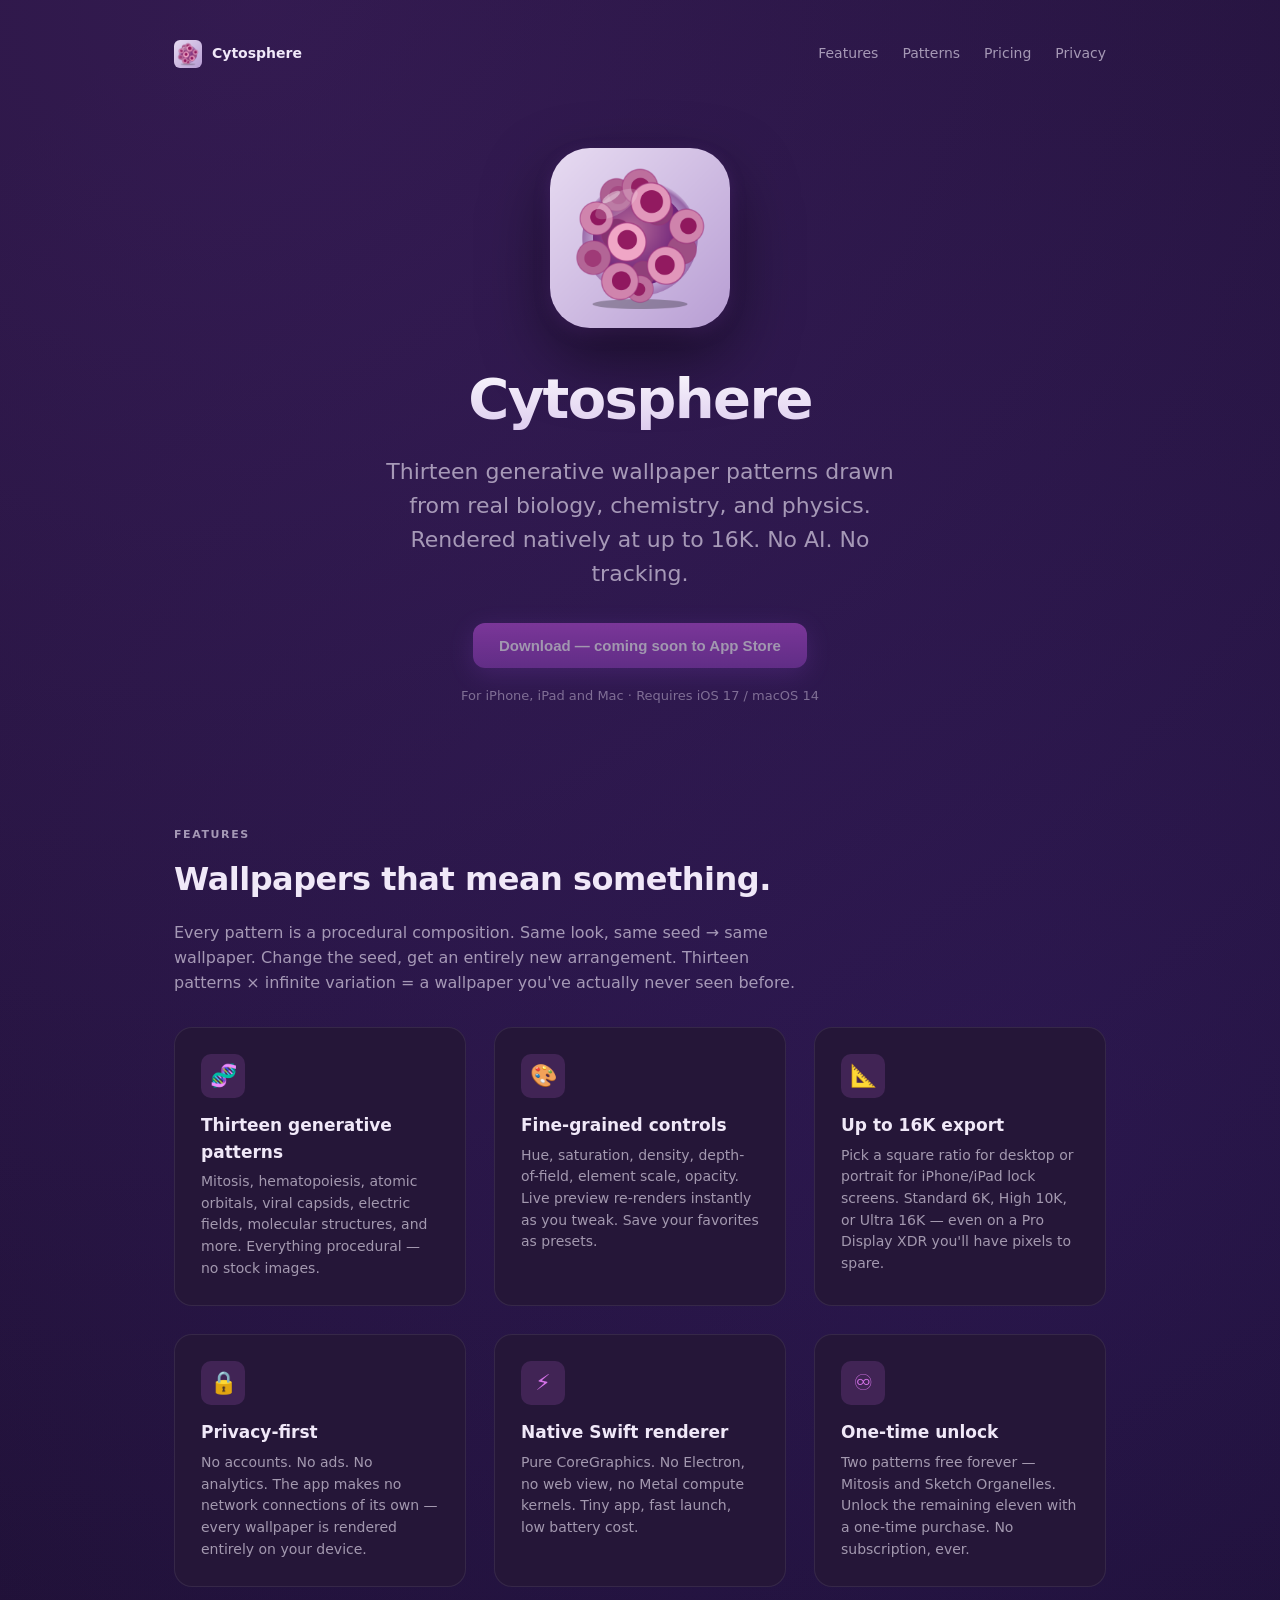
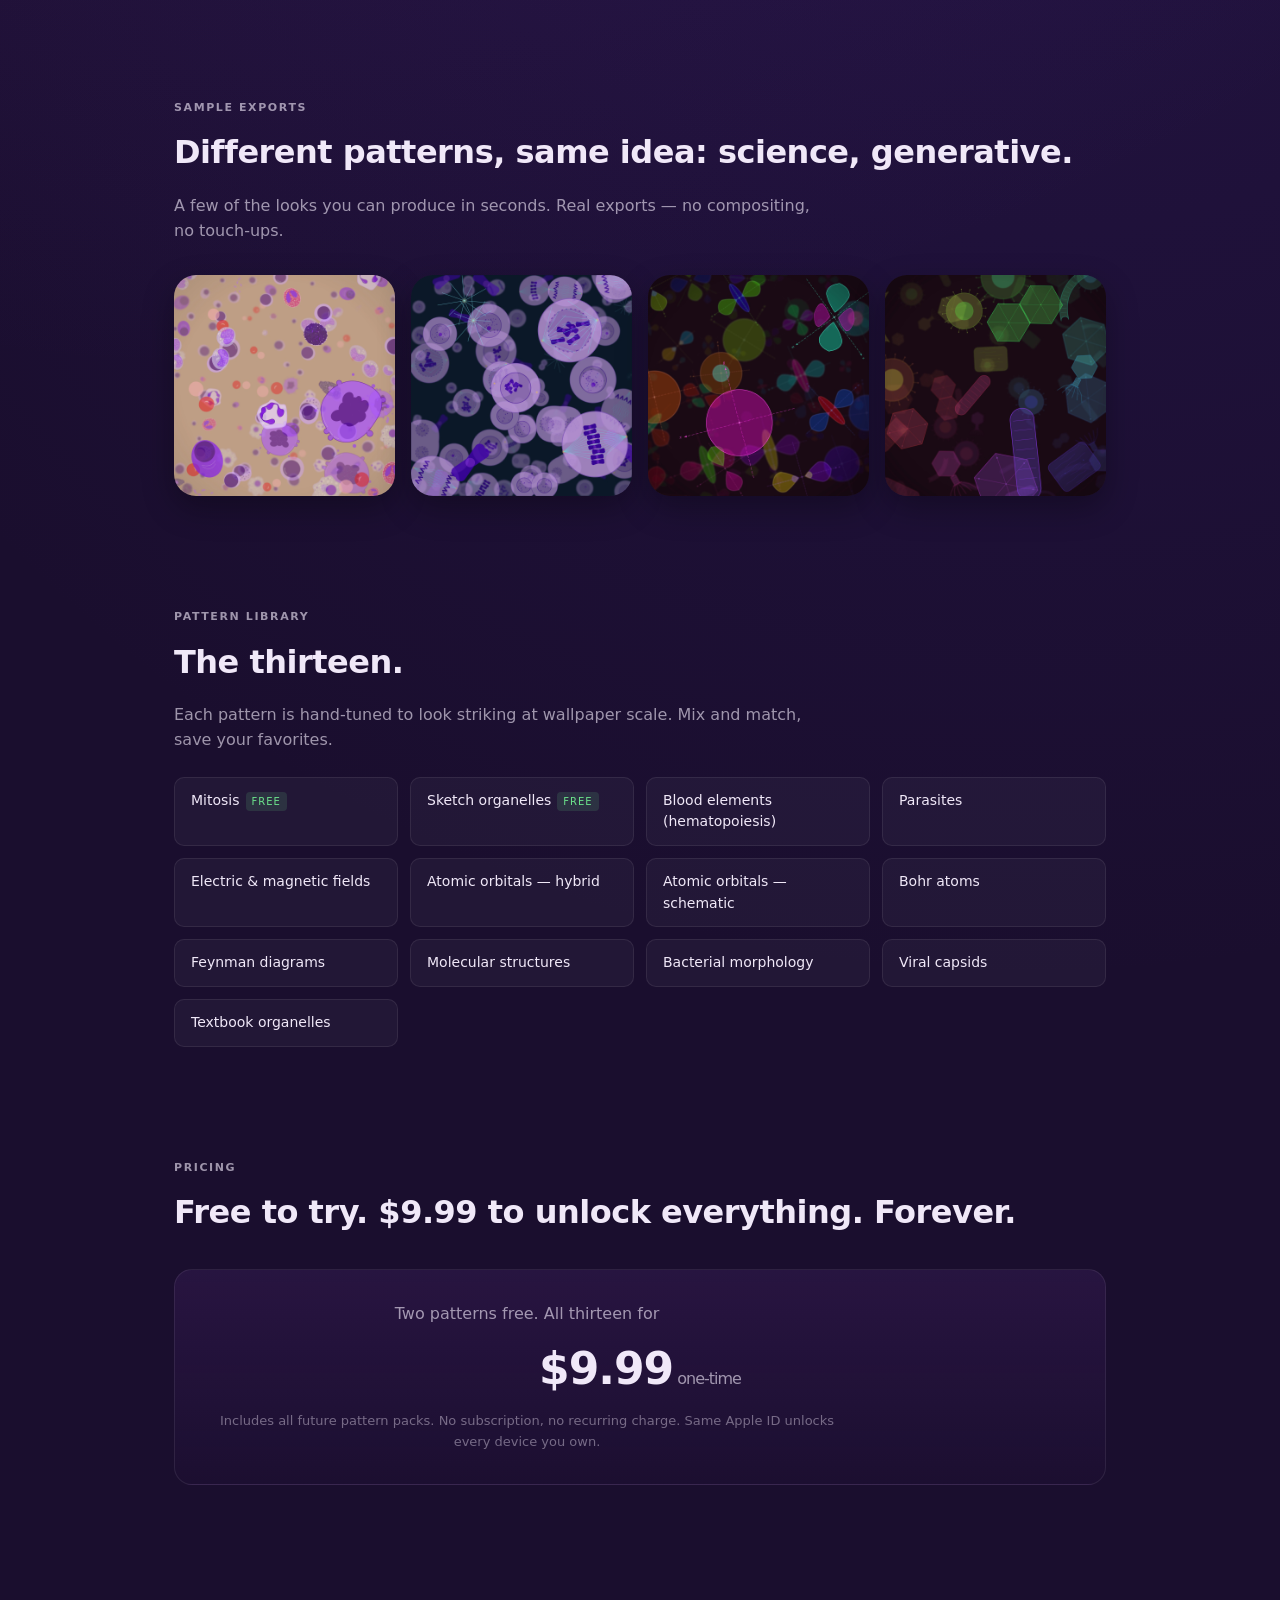
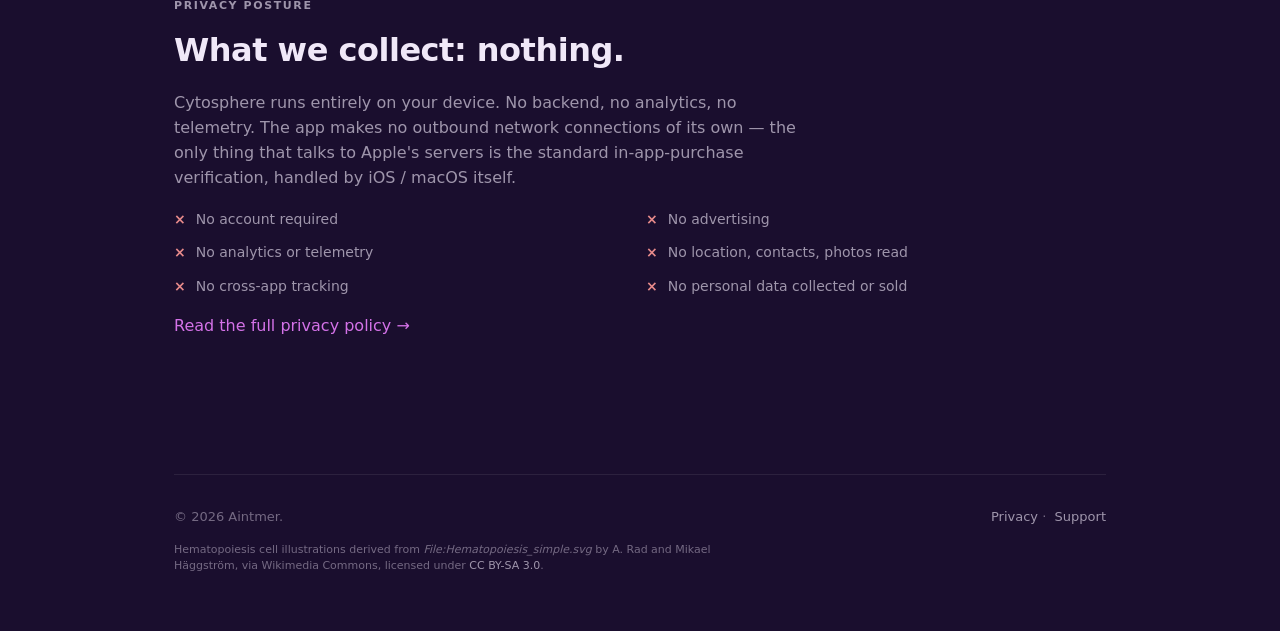
==== commit dc224d5d: "Address code-audit findings: gate export resolution + 5 correctness/copy fixes Verified the 7-point " ====
--- a/docs/index.html
+++ b/docs/index.html
@@ -4,7 +4,7 @@
     <meta charset="UTF-8">
     <meta name="viewport" content="width=device-width, initial-scale=1.0">
     <title>Cytosphere — Generative wallpapers from real science</title>
-    <meta name="description" content="Twelve generative wallpaper patterns drawn from biology, chemistry, and physics. Rendered natively at up to 16K. No AI, no tracking.">
+    <meta name="description" content="Thirteen generative wallpaper patterns drawn from biology, chemistry, and physics. Rendered natively at up to 16K. No AI, no tracking.">
     <meta property="og:title" content="Cytosphere">
     <meta property="og:description" content="Generative wallpapers from real science.">
     <meta property="og:image" content="assets/icon.png">
@@ -36,7 +36,7 @@
         <img src="assets/icon.png" class="hero-icon" alt="Cytosphere">
         <h1>Cytosphere</h1>
         <p class="hero-tagline">
-            Twelve generative wallpaper patterns drawn from real biology, chemistry, and physics. Rendered natively at up to 16K. No AI. No tracking.
+            Thirteen generative wallpaper patterns drawn from real biology, chemistry, and physics. Rendered natively at up to 16K. No AI. No tracking.
         </p>
         <div class="hero-ctas">
             <button class="btn btn-primary" disabled>Download — coming soon to App Store</button>
@@ -48,12 +48,12 @@
     <section class="section" id="features">
         <p class="section-label">Features</p>
         <h2>Wallpapers that mean something.</h2>
-        <p>Every pattern is a procedural composition. Same look, same seed → same wallpaper. Change the seed, get an entirely new arrangement. Twelve patterns × infinite variation = a wallpaper you've actually never seen before.</p>
+        <p>Every pattern is a procedural composition. Same look, same seed → same wallpaper. Change the seed, get an entirely new arrangement. Thirteen patterns × infinite variation = a wallpaper you've actually never seen before.</p>
 
         <div class="features">
             <div class="feature">
                 <div class="feature-icon">🧬</div>
-                <h3>Twelve generative patterns</h3>
+                <h3>Thirteen generative patterns</h3>
                 <p>Mitosis, hematopoiesis, atomic orbitals, viral capsids, electric fields, molecular structures, and more. Everything procedural — no stock images.</p>
             </div>
             <div class="feature">
@@ -79,7 +79,7 @@
             <div class="feature">
                 <div class="feature-icon">♾️</div>
                 <h3>One-time unlock</h3>
-                <p>Two patterns free forever — Mitosis and Sketch Organelles. Unlock the remaining ten with a one-time purchase. No subscription, ever.</p>
+                <p>Two patterns free forever — Mitosis and Sketch Organelles. Unlock the remaining eleven with a one-time purchase. No subscription, ever.</p>
             </div>
         </div>
     </section>
@@ -115,7 +115,7 @@
     <!-- Patterns -->
     <section class="section" id="patterns">
         <p class="section-label">Pattern library</p>
-        <h2>The twelve.</h2>
+        <h2>The thirteen.</h2>
         <p>Each pattern is hand-tuned to look striking at wallpaper scale. Mix and match, save your favorites.</p>
 
         <div class="patterns">
@@ -141,7 +141,7 @@
         <h2>Free to try. $9.99 to unlock everything. Forever.</h2>
 
         <div class="pricing">
-            <p style="margin: 0; color: var(--text-dim);">Two patterns free. All twelve for</p>
+            <p style="margin: 0; color: var(--text-dim);">Two patterns free. All thirteen for</p>
             <div class="price">$9.99<small>one-time</small></div>
             <p style="margin: 8px 0 0; color: var(--text-faint); font-size: 13px;">
                 Includes all future pattern packs. No subscription, no recurring charge. Same Apple ID unlocks every device you own.
